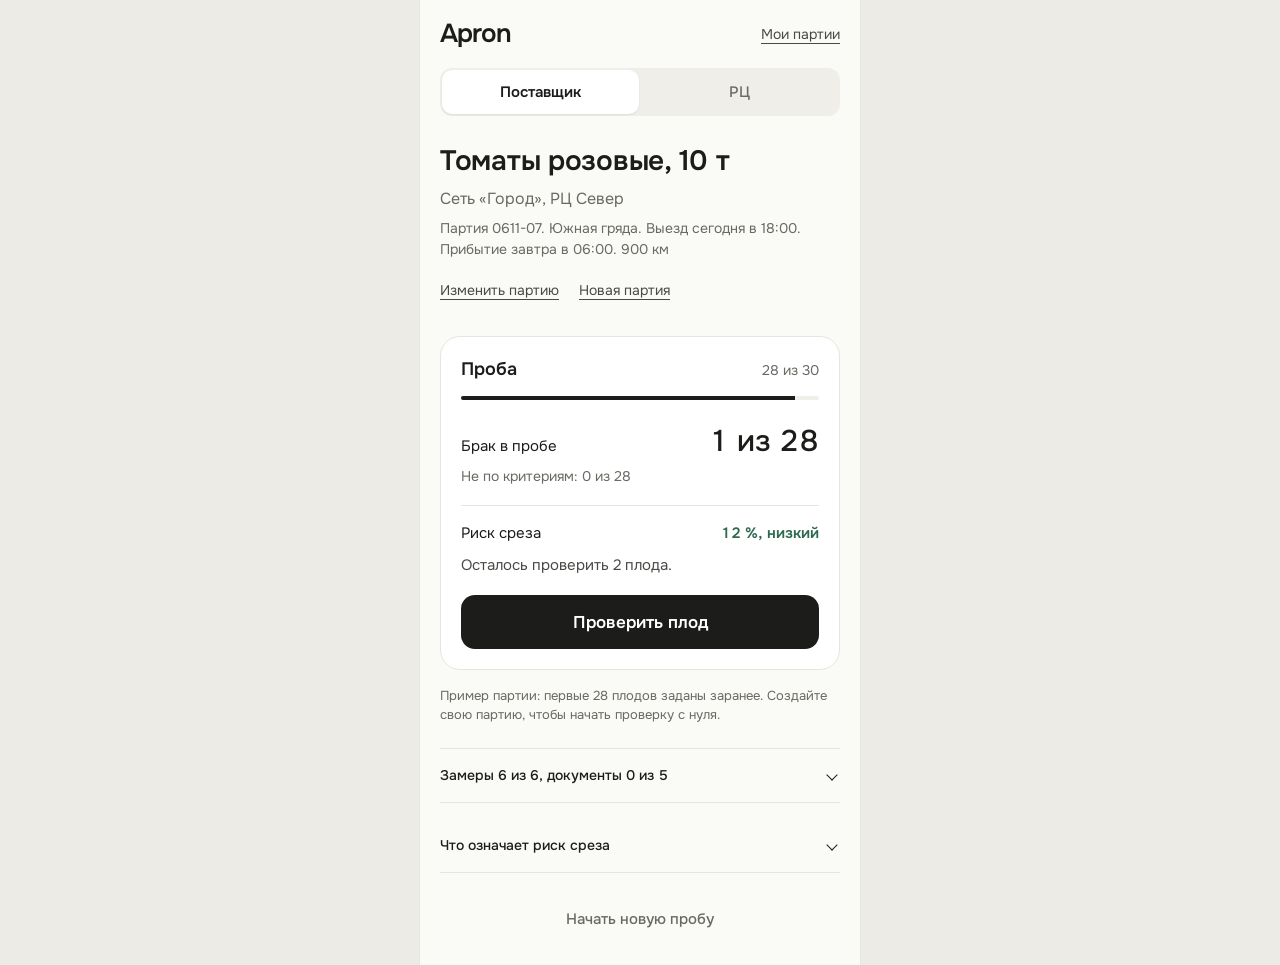
==== index.html @ 37f38753 "Apron: модель честно отвечает «не хватает данных» вместо вердикта наугад Новый вердикт insufficient " ====
<!doctype html>
<html lang="ru">
<head>
<meta charset="utf-8">
<meta name="viewport" content="width=device-width, initial-scale=1, viewport-fit=cover">
<meta name="theme-color" content="#FAFAF7">
<meta name="description" content="Apron: проверьте пробу перед отгрузкой, сохраните замеры и подготовьте отчёт для РЦ.">
<title>Apron</title>
<link rel="icon" href="data:,">
<link rel="stylesheet" href="assets/app.css?v=6">
<script defer src="assets/core.js?v=6"></script>
<script defer src="assets/documents.js?v=6"></script>
<script defer src="assets/app.js?v=6"></script>
</head>
<body>
<noscript>Для проверки пробы нужен JavaScript. Откройте ссылку в Safari или Chrome с включённым JavaScript.</noscript>
<div id="app">
  <p class="storage-warning" id="storage-warning" role="status" hidden>Не удалось сохранить пробу. Оставьте эту вкладку открытой.</p>
  <p class="browser-hint" id="browser-hint" hidden>Если камера не включается, откройте ссылку в Safari или Chrome.</p>
  <main>
    <section class="screen" id="s-supplier" aria-label="Поставщик">
      <div class="topbar"><button class="wordmark" type="button" aria-label="Apron">Apron</button><button class="text-link" type="button" data-go="batches">Мои партии</button></div>
      <nav class="seg" aria-label="Этапы проверки"><span aria-current="step">Поставщик</span><button type="button" data-go="rc">РЦ</button></nav>
      <header class="head"><h1 class="title" tabindex="-1" data-batch="title"></h1><p class="sub" data-batch="destination"></p><p class="small muted" data-batch="description"></p><div class="header-actions"><button class="text-link" type="button" id="edit-batch">Изменить партию</button><button class="text-link" type="button" id="new-batch">Новая партия</button></div></header>
      <section class="card" aria-labelledby="sample-title">
        <div class="card-head"><h2 class="h2" id="sample-title">Проба</h2><span class="small muted" id="sup-count"></span></div>
        <progress id="sup-progress" max="30" value="28" aria-label="Проверено плодов"></progress>
        <div class="sample-metric"><span id="sup-category">Брак в пробе</span><strong id="sup-number"></strong></div>
        <p class="small muted" id="sup-other"></p>
        <div class="risk-line"><span>Риск среза</span><strong id="sup-risk"></strong></div>
        <p class="recommendation" id="sup-note"></p>
        <p class="money small" id="sup-money" hidden></p>
        <button class="btn mt18" type="button" id="sup-cta">Проверить плод</button>
        <button class="btn-text" type="button" id="sup-extend" hidden>Проверить ещё плоды</button>
        <button class="btn-text" type="button" id="sup-review" hidden>Посмотреть со стороны РЦ</button>
      </section>
      <div class="decision-note" id="sup-decision" role="status" hidden></div>
      <p class="sample-origin small muted" id="sample-origin"></p>
      <details class="support-details"><summary id="support-summary">Замеры и документы</summary><button class="text-link" type="button" data-go="measurements">Заполнить или изменить</button><div id="sup-support"></div></details>
      <details class="method"><summary>Что означает риск среза</summary><div class="detail-body small" id="sup-method"></div></details>
      <button class="btn-text restart muted" type="button" data-reset>Начать новую пробу</button>
    </section>

    <section class="screen cam" id="s-camera" aria-label="Камера">
      <video id="cam-video" class="cam-bg" playsinline muted autoplay></video>
      <div class="camera-empty" id="cam-empty" hidden><svg width="48" height="48" viewBox="0 0 48 48" fill="none" stroke="currentColor" stroke-width="2" aria-hidden="true"><path d="M7 15h10l3-5h8l3 5h10v25H7z"/><circle cx="24" cy="27" r="8"/></svg><p>Снимите один плод целиком</p></div>
      <div class="frame" aria-hidden="true"><i class="tl"></i><i class="tr"></i><i class="bl"></i><i class="br"></i></div>
      <div class="cam-top"><button class="pill" type="button" data-go="supplier">Отменить</button><span class="pill" id="cam-count"></span></div>
      <div class="sheet"><h1 class="sheet-t" tabindex="-1">Снимите один плод</h1><p class="sheet-box" id="cam-box"></p><p class="sheet-p" id="cam-hint" role="status">Возьмите любой плод из выбранного ящика. В кадре должна быть видна вся его поверхность с одной стороны.</p><button class="btn" type="button" id="cam-shot">Сделать снимок</button><label class="btn-line" id="cam-system" hidden>Снять системной камерой<input class="sr-file" type="file" accept="image/*" capture="environment" id="cam-file"></label><button class="btn-text" type="button" id="cam-resume" hidden>Продолжить с сохранённым фото</button><p class="small muted" id="cam-status">Запускаем камеру</p></div>
    </section>

    <section class="screen" id="s-analysis" aria-label="Проверка фото" aria-busy="true">
      <div class="topbar"><span class="wordmark">Apron</span><button class="back" type="button" id="an-cancel">Отменить</button></div><img id="an-photo" class="res-photo" alt="Фото для проверки"><h1 class="title analysis-title" tabindex="-1">Проверяем плод</h1><p class="res-text" id="an-status" role="status">Отправляем фото</p>
    </section>

    <section class="screen" id="s-nolink" aria-label="Ручная проверка">
      <div class="topbar"><button class="back" type="button" data-go="supplier">К партии</button><span class="small muted" id="nl-count"></span></div><img id="nl-photo" class="res-photo" alt="Снимок плода"><h1 class="verdict" id="nl-title" tabindex="-1">Отметьте результат</h1><p class="res-text" id="nl-text"></p><p class="source-label" id="nl-source"></p><div class="mark-options" id="nl-marks"><button class="btn-line" type="button" data-mark="good">Годен</button><button class="btn-line" type="button" data-mark="offspec">Не по критериям</button><button class="btn-line" type="button" data-mark="defect">Брак</button></div><button class="btn-text" type="button" id="nl-retry">Переснять плод</button><div id="nl-model" class="model-details"></div>
    </section>

    <section class="screen" id="s-result" aria-label="Результат проверки">
      <div class="topbar"><button class="back" type="button" data-go="supplier">К партии</button><span class="small muted" id="res-count"></span></div><img id="res-photo" class="res-photo" alt="Проверенный плод"><h1 class="verdict" id="res-title" tabindex="-1"></h1><p class="res-text" id="res-text"></p><p class="source-label" id="res-source"></p><div id="res-model" class="model-details"></div><button class="text-link" type="button" id="res-correct">Не согласен, изменить отметку</button><div class="result-summary" id="res-summary"></div><div class="grow"></div><div class="actions"><button class="btn" type="button" id="res-next"></button><button class="btn-text" type="button" data-go="supplier">Вернуться к партии</button></div>
    </section>

    <section class="screen" id="s-rc" aria-label="Распределительный центр">
      <div class="topbar"><button class="wordmark" type="button" aria-label="Apron">Apron</button><span class="small muted" data-batch="rc"></span></div><nav class="seg" aria-label="Этапы проверки"><button type="button" data-go="supplier">Поставщик</button><span aria-current="step">РЦ</span></nav><header class="head"><h1 class="title" tabindex="-1">Проверка перед приёмкой</h1><p class="sub">Фото и замеры поставщика. Решение о поставке остаётся за вами.</p></header>
      <div class="rc-waiting" id="rc-waiting" hidden><p class="note">Сначала завершите пробу со стороны поставщика. Здесь появятся ваши фото и результаты.</p><button class="btn mt18" type="button" data-go="supplier">Продолжить проверку</button></div>
      <div id="rc-content"><section class="card"><h2 class="h2" data-batch="title"></h2><p class="small muted" data-batch="supplierArrival"></p><div id="rc-latest"></div><div class="result-summary" id="rc-summary"></div><p class="money small" id="rc-money" hidden></p><p class="small muted" style="margin-top:12px">Решение до выезда. Окончательная приёмка после осмотра на РЦ.</p><div class="actions mt18" id="rc-decisions"></div><div class="decision-note" id="rc-decision" role="status" hidden></div><button class="btn-text" type="button" data-go="passport">Открыть отчёт о пробе</button></section><section class="section"><h2 class="h2">Ход проверки</h2><ol class="event-list" id="rc-events"></ol></section></div>
      <button class="btn-text restart muted" type="button" data-go="supplier">К партии поставщика</button>
    </section>

    <section class="screen" id="s-passport" aria-label="Отчёт о пробе">
      <div class="topbar"><button class="back" type="button" data-go="rc">К РЦ</button><span class="small muted" data-batch="code"></span></div><header class="head"><h1 class="title" tabindex="-1">Отчёт о пробе</h1><p class="sub" data-batch="reportHeading"></p></header><div class="result-summary" id="report-summary"></div><p class="small muted" id="report-interval"></p><section class="section"><h2 class="h2">Как проверить на рампе</h2><p class="note" id="report-hints"></p></section><section class="section"><h2 class="h2">Ваши снимки</h2><div id="report-photos"></div><p class="small muted sample-origin" id="report-origin"></p></section><details class="support-details"><summary>Замеры, документы и упаковка</summary><div id="report-support"></div></details><details class="method"><summary>Как считали</summary><div class="detail-body small" id="report-method"></div></details><p class="small muted" id="model-card" hidden></p><button class="btn mt18" type="button" id="report-back">К решению РЦ</button>
    </section>

    <section class="screen" id="s-batches" aria-label="Мои партии">
      <div class="topbar"><span class="wordmark">Apron</span><button class="text-link" type="button" data-go="supplier">К текущей партии</button></div>
      <header class="head"><h1 class="title" tabindex="-1">Мои партии</h1><p class="sub">Начните проверку или вернитесь к сохранённой партии.</p></header>
      <button class="btn mt18" type="button" data-new>Создать партию</button>
      <div id="batch-list" class="batch-list"></div>
      <button class="btn-line mt18" type="button" id="open-example">Открыть пример с томатами</button>
      <p class="small muted sample-origin">Партии и снимки сохраняются в этом браузере на вашем устройстве.</p>
    </section>
    <section class="screen" id="s-batch-edit" aria-label="Данные партии">
      <div class="topbar"><button class="back" type="button" data-go="supplier">Отменить</button><span class="small muted">Данные партии</span></div>
      <header class="head"><h1 class="title" tabindex="-1" id="batch-form-title">Изменить партию</h1><p class="sub" id="batch-form-description">Заполните данные, по которым будете проверять и отгружать товар.</p></header>
      <form id="batch-form" class="edit-form">
        <div class="form-error" id="batch-form-error" role="alert" hidden></div>
        <fieldset><legend>Партия и получатель</legend>
          <label>Номер партии<input name="code" required maxlength="100" autocomplete="off"></label>
          <label>Продукция<input name="product" required maxlength="100" placeholder="Например, томаты розовые"></label>
          <label>Поставщик<input name="supplier" required maxlength="100" autocomplete="organization" placeholder="Название хозяйства или компании"></label>
          <label>Торговая сеть<input name="chain" required maxlength="100" placeholder="Кому отправляете"></label>
          <label>Распределительный центр<input name="rc" required maxlength="100" placeholder="Название РЦ"></label>
          <div class="form-grid"><label>Объём, т<input name="weight" type="number" inputmode="decimal" min="0.001" max="100000" step="any" required></label><label>Стоимость, ₽<input name="revenue" type="number" inputmode="decimal" min="0" max="1000000000000" step="any" placeholder="Не указана"></label></div>
        </fieldset>
        <fieldset><legend>Проба и допуски</legend>
          <label>Сколько плодов проверить<input name="sampleTotal" type="number" inputmode="numeric" min="1" max="2000" step="1" required></label>
          <p class="field-help" id="sample-size-help">Каждый снимок добавляет один плод в пробу.</p>
          <div class="form-grid"><label>Брак, допуск %<input name="defectTolerance" type="number" inputmode="decimal" min="0" max="100" step="any" required></label><label>Не по критериям, %<input name="offspecTolerance" type="number" inputmode="decimal" min="0" max="100" step="any" required></label></div>
          <p class="field-help">Укажите допуски из условий приёмки вашей сети. Начальные 10 % можно изменить.</p>
          <label>Товарный сорт<select name="grade"><option>высший</option><option selected>первый</option><option>второй</option></select></label>
          <label>Дополнительные требования сети<textarea name="rules" rows="3" maxlength="1500" placeholder="Например, требования к окраске и зрелости"></textarea></label>
          <div class="form-grid"><label>Паллет в партии<input name="pallets" type="number" inputmode="numeric" min="1" max="1000" step="1" required></label><label>Ящиков на паллете<input name="boxesPerPallet" type="number" inputmode="numeric" min="1" max="10000" step="1" required></label></div>
          <p class="field-help">Apron выбирает место отбора из этих паллет и ящиков.</p>
        </fieldset>
        <fieldset><legend>Рейс и приёмка</legend>
          <label>Когда выезжает машина<input name="departure" maxlength="100" placeholder="Например, сегодня в 18:00"></label>
          <label>Ожидаемое прибытие<input name="arrival" maxlength="100" placeholder="Например, завтра в 06:00"></label>
          <label>Расстояние, км<input name="distance" type="number" inputmode="numeric" min="0" max="100000" step="1" placeholder="Не указано"></label>
          <div class="form-grid"><label>Рампа РЦ<input name="ramp" maxlength="100" placeholder="Не назначена"></label><label>Время приёмки<input name="slotTime" maxlength="100" placeholder="Не назначено"></label></div>
        </fieldset>
        <div class="form-actions"><button class="btn" type="submit" id="batch-save">Сохранить изменения</button><button class="btn-text" type="button" data-go="supplier">Отменить</button></div>
      </form>
    </section>
    <section class="screen" id="s-measurements" aria-label="Замеры и документы">
      <div class="topbar"><button class="back" type="button" data-go="supplier">К партии</button><span class="small muted" data-batch="code"></span></div>
      <header class="head"><h1 class="title" tabindex="-1">Замеры и документы</h1><p class="sub">Запишите показания приборов. То, что ещё не измеряли, оставьте пустым.</p></header>
      <form id="measurements-form" class="edit-form">
        <div class="form-error" id="measurements-error" role="alert" hidden></div>
        <fieldset><legend>Показания приборов</legend>
          <div class="form-grid"><label>Температура, °C<input name="temperature" type="number" inputmode="decimal" min="-100" max="1000000" step="any" placeholder="Не измеряли"></label><label>Калибр, мм<input name="caliber" type="number" inputmode="decimal" min="0" max="1000000" step="any" placeholder="Не измеряли"></label><label>Масса нетто, кг<input name="mass" type="number" inputmode="decimal" min="0" max="1000000" step="any" placeholder="Не измеряли"></label><label>Твёрдость, кг/см²<input name="firmness" type="number" inputmode="decimal" min="0" max="1000000" step="any" placeholder="Не измеряли"></label><label>Сахаристость, °Bx<input name="brix" type="number" inputmode="decimal" min="0" max="1000000" step="any" placeholder="Не измеряли"></label><label>Нитраты, мг/кг<input name="nitrates" type="number" inputmode="decimal" min="0" max="1000000" step="any" placeholder="Не измеряли"></label></div>
        </fieldset>
        <fieldset><legend>Документы к партии</legend>
          <p class="field-help">Прикрепите файлы к пунктам чек-листа или отметьте наличие вручную. PDF, фото, Word, Excel, RTF и TXT, до 20 МБ на файл и до 10 файлов на пункт. Изменения сохранятся вместе с замерами.</p>
          <p class="field-help" id="documents-status" role="status"></p>
          <div id="document-editor"></div>
          <input type="file" id="document-file" multiple hidden>
          <label class="check-label"><input name="packaging" type="checkbox">Паллеты и тара проверены</label>
        </fieldset>
        <div class="form-actions"><button class="btn" type="submit" id="measurements-save">Сохранить замеры и документы</button><button class="btn-text" type="button" data-go="supplier">Отменить</button></div>
      </form>
    </section>
  </main>
</div>
<dialog id="tools" class="tools" aria-labelledby="tools-title"><div class="dialog-head"><h2 class="h2" id="tools-title">Настройки показа</h2><button class="text-link" type="button" data-close="tools">Закрыть</button></div><p class="small muted">Проверки сохраняются на этом устройстве. В «Моих партиях» можно вернуться к своей работе.</p><p class="small" id="tools-model"></p><button class="btn-line" id="test-photo" type="button">Тест без камеры</button><p class="small muted">Использует подготовленное фото. Результат отмечается вручную и помечается «тест».</p><button class="btn-line" type="button" data-reset>Сбросить пробу</button></dialog>
<dialog id="reset-dialog" class="tools" aria-labelledby="reset-title"><h2 class="h2" id="reset-title">Начать новую пробу?</h2><p class="res-text">Снимки и решение РЦ в этой пробе будут удалены. Данные партии, замеры и допуски сохранятся. Начнём проверку с первого плода.</p><div class="actions mt18"><button class="btn" id="reset-confirm" type="button">Начать новую пробу</button><button class="btn-text" type="button" data-close="reset-dialog">Продолжить текущую пробу</button></div></dialog>
<dialog id="correction-dialog" class="tools" aria-labelledby="correction-title"><h2 class="h2" id="correction-title">Изменить отметку</h2><p class="small muted">Исправление заменит прежний результат. В пробе останется один плод.</p><div class="mark-options"><button class="btn-line" type="button" data-correct="good">Годен</button><button class="btn-line" type="button" data-correct="offspec">Не по критериям</button><button class="btn-line" type="button" data-correct="defect">Брак</button></div><button class="btn-text" type="button" data-close="correction-dialog">Отменить</button></dialog>
<div class="toast" id="toast" role="status" aria-live="polite" hidden></div>
</body>
</html>
---- assets/app.css ----
@font-face {
  font-family:Onest;
  src:url('../fonts/onest-400.ttf') format('truetype');
  font-weight:400;
  font-display:swap
}

@font-face {
  font-family:Onest;
  src:url('../fonts/onest-500.ttf') format('truetype');
  font-weight:500;
  font-display:swap
}

@font-face {
  font-family:Onest;
  src:url('../fonts/onest-600.ttf') format('truetype');
  font-weight:600 900;
  font-display:swap
}

:root {
  --ground:#FAFAF7;
  --surface:#FFF;
  --line:#E7E5DF;
  --fill:#EFEEE9;
  --text:#1C1C1A;
  --soft:#4A4945;
  --muted:#6A6963;
  --good:#2D6A4F;
  --warn:#7A5300;
  --bad:#A63A2B;
  --good-bg:#EAF3EC;
  --warn-bg:#FBF1DC;
  --bad-bg:#F8E6E2
}

* {
  box-sizing:border-box
}

html {
  -webkit-text-size-adjust:100%;
  background:#ECEBE6
}

body {
  margin:0;
  font-family:Onest,system-ui,-apple-system,'Segoe UI',sans-serif;
  color:var(--text);
  -webkit-font-smoothing:antialiased;
  -webkit-tap-highlight-color:transparent
}

h1,h2,h3,p {
  margin:0
}

button {
  font:inherit;
  color:inherit;
  background:none;
  border:0;
  padding:0;
  cursor:pointer;
  text-align:inherit
}

button:disabled {
  cursor:default
}

button,a,summary,input {
  -webkit-tap-highlight-color:transparent
}

button:focus-visible,summary:focus-visible,a:focus-visible,input:focus-visible,label:focus-within {
  outline:2px solid var(--text);
  outline-offset:4px
}

h1:focus {
  outline:none
}

::selection {
  background:#DDD9CC;
  color:var(--text)
}

img {
  display:block;
  max-width:100%
}

[hidden] {
  display:none!important
}

button,.sample-metric,.risk-line,time {
  font-variant-numeric:tabular-nums
}

#app {
  width:100%;
  max-width:440px;
  min-height:100vh;
  min-height:100dvh;
  margin:0 auto;
  background:var(--ground)
}

.screen {
  display:none;
  flex-direction:column;
  min-height:100vh;
  min-height:100dvh;
  padding:calc(env(safe-area-inset-top,0px) + 12px) 20px calc(env(safe-area-inset-bottom,0px) + 24px)
}

.screen.active {
  display:flex
}

.topbar {
  display:flex;
  align-items:center;
  justify-content:space-between;
  gap:12px;
  min-height:44px
}

.wordmark {
  font-family:Coolvetica,'Coolvetica Rg',Onest,sans-serif;
  font-size:26px;
  line-height:1;
  font-weight:600;
  letter-spacing:-.04em;
  min-height:44px;
  padding:8px 0;
  user-select:none;
  -webkit-user-select:none;
  touch-action:manipulation
}

.small {
  font-size:14px;
  line-height:21px
}

.muted {
  color:var(--muted)
}

.seg {
  margin-top:12px;
  display:grid;
  grid-template-columns:1fr 1fr;
  gap:2px;
  padding:2px;
  background:var(--fill);
  border-radius:12px
}

.seg>* {
  display:flex;
  align-items:center;
  justify-content:center;
  min-height:44px;
  border-radius:10px;
  font-size:15px;
  font-weight:500;
  color:var(--muted);
  text-align:center
}

.seg [aria-current] {
  background:var(--surface);
  color:var(--text);
  font-weight:600;
  box-shadow:0 1px 2px rgba(28,28,26,.08)
}

.head {
  margin-top:28px;
  display:flex;
  flex-direction:column;
  gap:8px
}

.title {
  font-size:28px;
  line-height:35px;
  font-weight:600;
  letter-spacing:-.01em;
  text-wrap:balance
}

.sub {
  font-size:16px;
  line-height:23px;
  color:var(--muted)
}

.h2 {
  font-size:18px;
  line-height:25px;
  font-weight:600
}

.card {
  margin-top:24px;
  padding:20px;
  background:var(--surface);
  border:1px solid var(--line);
  border-radius:20px;
  display:flex;
  flex-direction:column
}

.card-head {
  display:flex;
  align-items:baseline;
  justify-content:space-between;
  gap:8px
}

.btn,.btn-line,.btn-text {
  display:flex;
  align-items:center;
  justify-content:center;
  width:100%;
  min-height:54px;
  padding:12px 16px;
  border-radius:14px;
  font-size:17px;
  line-height:23px;
  font-weight:600;
  text-align:center
}

.btn {
  background:var(--text);
  color:#FFF
}

.btn-line {
  min-height:48px;
  border:1px solid #D9D7D0;
  background:var(--surface);
  font-size:15px;
  line-height:21px;
  cursor:pointer
}

.btn-text {
  min-height:44px;
  font-size:15px;
  font-weight:500;
  padding:10px 4px
}

.btn:active,.btn-line:active,.btn-text:active {
  opacity:.78
}

.btn:disabled,.btn-line:disabled {
  background:#D9D7D0;
  color:var(--soft);
  border-color:transparent
}

.text-link {
  min-height:44px;
  text-decoration:underline;
  text-underline-offset:4px;
  font-size:14px;
  line-height:20px;
  color:var(--soft);
  align-self:flex-start
}

.mt18 {
  margin-top:18px
}

.actions {
  display:flex;
  flex-direction:column;
  gap:8px
}

.grow {
  flex:1;
  min-height:20px
}

.back {
  display:inline-flex;
  align-items:center;
  min-height:44px;
  padding:0 6px;
  font-size:15px;
  font-weight:500
}

.back:before {
  content:'';
  width:8px;
  height:8px;
  border-left:1.5px solid;
  border-bottom:1.5px solid;
  transform:rotate(45deg);
  margin-right:7px
}

progress {
  appearance:none;
  -webkit-appearance:none;
  width:100%;
  height:4px;
  border:0;
  margin:14px 0 22px;
  background:var(--fill);
  border-radius:4px;
  overflow:hidden
}

progress::-webkit-progress-bar {
  background:var(--fill)
}

progress::-webkit-progress-value {
  background:var(--text)
}

progress::-moz-progress-bar {
  background:var(--text)
}

.sample-metric {
  display:flex;
  align-items:baseline;
  justify-content:space-between;
  gap:10px;
  font-size:15px;
  line-height:22px
}

.sample-metric strong {
  font-size:30px;
  line-height:38px;
  font-weight:500;
  white-space:nowrap
}

.sample-metric+#sup-other {
  margin-top:6px
}

.risk-line {
  display:flex;
  align-items:baseline;
  justify-content:space-between;
  gap:12px;
  margin-top:18px;
  padding-top:16px;
  border-top:1px solid var(--line);
  font-size:15px;
  line-height:22px
}

.risk-line strong {
  font-weight:600;
  white-space:nowrap
}

.s-low {
  color:var(--good)
}

.s-medium {
  color:var(--warn)
}

.s-high {
  color:var(--bad)
}

.recommendation {
  font-size:15px;
  line-height:23px;
  margin-top:10px;
  color:var(--soft)
}

.money {
  margin-top:14px;
  padding-top:14px;
  border-top:1px solid var(--line);
  color:var(--soft)
}

.sample-origin {
  margin-top:16px;
  font-size:13px;
  line-height:19px
}

.support-details,.method {
  margin-top:24px;
  border-top:1px solid var(--line);
  border-bottom:1px solid var(--line)
}

summary {
  cursor:pointer;
  min-height:52px;
  padding:16px 22px 16px 0;
  position:relative;
  list-style:none;
  font-size:14px;
  line-height:21px;
  font-weight:500
}

summary::-webkit-details-marker {
  display:none
}

summary:after {
  content:'';
  position:absolute;
  right:4px;
  top:22px;
  width:7px;
  height:7px;
  border-right:1.5px solid;
  border-bottom:1.5px solid;
  transform:rotate(45deg)
}

details[open]>summary:after {
  transform:rotate(225deg);
  top:26px
}

.method {
  margin-top:16px;
  border-top:0
}

.detail-body {
  padding-bottom:18px;
  color:var(--soft)
}

.detail-body p+p {
  margin-top:10px
}

.support-group {
  padding:12px 0
}

.support-group h3 {
  font-size:15px;
  line-height:22px;
  font-weight:600;
  margin-bottom:6px
}

.row {
  display:flex;
  justify-content:space-between;
  align-items:flex-start;
  gap:12px;
  padding:12px 0;
  border-top:1px solid var(--line)
}

.row-l {
  display:flex;
  flex-direction:column;
  min-width:0;
  gap:2px
}

.row-t {
  font-size:15px;
  line-height:22px
}

.row-s {
  font-size:12px;
  line-height:18px;
  color:var(--muted)
}

.row-v {
  flex:none;
  font-size:14px;
  line-height:22px;
  font-weight:500;
  text-align:right;
  max-width:48%
}

.restart {
  margin-top:24px
}

.decision-note {
  margin-top:18px;
  padding:16px;
  border-radius:14px;
  background:var(--fill);
  font-size:15px;
  line-height:23px
}

.decision-note p+p {
  margin-top:8px
}

.section {
  margin-top:30px
}

.note {
  font-size:15px;
  line-height:23px;
  color:var(--soft);
  margin-top:12px
}

.res-photo {
  margin-top:12px;
  width:100%;
  aspect-ratio:1.4;
  object-fit:cover;
  border-radius:20px;
  background:var(--fill)
}

.verdict {
  margin-top:24px;
  font-size:31px;
  line-height:39px;
  font-weight:600;
  letter-spacing:-.01em;
  overflow-wrap:anywhere
}

.res-text {
  margin-top:8px;
  font-size:16px;
  line-height:24px;
  color:var(--soft)
}

.source-label {
  font-size:13px;
  line-height:20px;
  color:var(--muted);
  margin-top:12px
}

.mark-options {
  display:flex;
  flex-direction:column;
  gap:8px;
  margin-top:22px
}

.model-details:empty {
  display:none
}

.model-details {
  margin-top:20px
}

.check-row {
  display:flex;
  flex-direction:column;
  gap:3px;
  padding:12px 0;
  border-top:1px solid var(--line);
  font-size:14px;
  line-height:21px
}

.check-row strong {
  font-weight:500
}

.check-row p {
  color:var(--soft)
}

.model-note {
  font-size:14px;
  line-height:21px;
  color:var(--soft);
  margin-top:12px
}

.result-summary {
  margin-top:22px;
  padding-top:16px;
  border-top:1px solid var(--line)
}

.result-summary .risk-line {
  margin-top:12px;
  padding-top:12px
}

.result-summary>p {
  margin-top:8px
}

.analysis-title {
  margin-top:28px
}

.cam {
  position:relative;
  padding:0;
  background:#E9E8E4;
  min-height:max(780px,100dvh);
  overflow:hidden
}

.cam-bg {
  position:absolute;
  inset:0;
  width:100%;
  height:100%;
  object-fit:cover;
  background:#E9E8E4
}

.frame {
  position:absolute;
  left:50%;
  top:30%;
  width:min(76vw,320px);
  aspect-ratio:1;
  transform:translate(-50%,-50%);
  pointer-events:none
}

.frame i {
  position:absolute;
  width:28px;
  height:28px;
  border:2px solid rgba(28,28,26,.7)
}

.frame .tl {
  left:0;
  top:0;
  border-right:0;
  border-bottom:0;
  border-radius:12px 0 0
}

.frame .tr {
  right:0;
  top:0;
  border-left:0;
  border-bottom:0;
  border-radius:0 12px 0 0
}

.frame .bl {
  left:0;
  bottom:0;
  border-right:0;
  border-top:0;
  border-radius:0 0 0 12px
}

.frame .br {
  right:0;
  bottom:0;
  border-left:0;
  border-top:0;
  border-radius:0 0 12px
}

.cam-top {
  position:absolute;
  left:16px;
  right:16px;
  top:calc(env(safe-area-inset-top,0px) + 12px);
  z-index:2;
  display:flex;
  justify-content:space-between;
  align-items:center;
  gap:8px
}

.pill {
  display:inline-flex;
  align-items:center;
  min-height:44px;
  padding:8px 14px;
  border-radius:22px;
  background:rgba(255,255,255,.95);
  font-size:14px;
  line-height:20px;
  font-weight:500
}

.sheet {
  position:absolute;
  left:0;
  right:0;
  bottom:0;
  z-index:2;
  padding:22px 20px calc(env(safe-area-inset-bottom,0px) + 20px);
  background:var(--surface);
  border-radius:24px 24px 0 0;
  display:flex;
  flex-direction:column;
  gap:10px
}

.sheet-t {
  font-size:22px;
  line-height:29px;
  font-weight:600
}

.sheet-box {
  font-size:15px;
  line-height:22px;
  font-weight:500
}

.sheet-p {
  font-size:14px;
  line-height:21px;
  color:var(--soft)
}

.camera-empty {
  position:absolute;
  inset:0 0 45%;
  display:flex;
  align-items:center;
  justify-content:center;
  flex-direction:column;
  gap:14px;
  color:var(--muted);
  font-size:14px
}

.sr-file {
  position:absolute;
  width:1px;
  height:1px;
  opacity:0;
  overflow:hidden
}

.latest-photo {
  margin-top:18px
}

.latest-photo img {
  width:100%;
  aspect-ratio:1.25;
  object-fit:cover;
  border-radius:14px;
  background:var(--fill)
}

.latest-photo p {
  margin-top:8px;
  font-size:14px;
  line-height:21px
}

.latest-photo strong {
  font-weight:500
}

.event-list {
  list-style:none;
  padding:0;
  margin:12px 0 0
}

.event-list li {
  display:flex;
  gap:12px;
  padding:12px 0;
  border-top:1px solid var(--line);
  font-size:14px;
  line-height:21px
}

.event-list time {
  color:var(--muted);
  flex:none
}

.fruit-item {
  display:grid;
  grid-template-columns:88px minmax(0,1fr);
  gap:14px;
  padding:16px 0;
  border-top:1px solid var(--line)
}

.fruit-item:first-child {
  margin-top:14px
}

.fruit-item img,.photo-missing {
  width:88px;
  height:88px;
  object-fit:cover;
  border-radius:12px;
  background:var(--fill)
}

.photo-missing {
  font-size:12px;
  line-height:18px;
  padding:10px;
  display:flex;
  align-items:center;
  color:var(--muted)
}

.fruit-item h3 {
  font-size:15px;
  line-height:22px;
  font-weight:500
}

.fruit-item p {
  font-size:13px;
  line-height:20px;
  margin-top:3px;
  color:var(--muted)
}

.tools {
  width:calc(100% - 32px);
  max-width:400px;
  max-height:85dvh;
  overflow:auto;
  padding:22px;
  border:1px solid var(--line);
  border-radius:20px;
  background:var(--ground);
  color:var(--text);
  box-shadow:0 12px 45px rgba(28,28,26,.16)
}

.tools::backdrop {
  background:rgba(28,28,26,.3)
}

.tools>p,.tools>.btn-line {
  margin-top:14px
}

.dialog-head {
  display:flex;
  align-items:center;
  justify-content:space-between;
  gap:10px
}

.toast {
  position:fixed;
  left:50%;
  bottom:calc(env(safe-area-inset-bottom,0px) + 20px);
  transform:translateX(-50%);
  max-width:min(400px,calc(100% - 32px));
  width:max-content;
  padding:12px 16px;
  border-radius:14px;
  background:var(--text);
  color:#FFF;
  font-size:14px;
  line-height:21px;
  z-index:20;
  box-shadow:0 8px 24px rgba(0,0,0,.18)
}

.storage-warning,.browser-hint {
  font-size:13px;
  line-height:20px;
  padding:12px 20px;
  background:var(--warn-bg);
  color:var(--warn)
}

.browser-hint {
  background:var(--fill);
  color:var(--soft)
}

.selftest {
  padding:20px;
  margin:0 auto;
  max-width:440px;
  background:var(--surface);
  white-space:pre-wrap;
  font:14px/22px Onest,sans-serif
}

.offline-note {
  padding:10px 20px;
  background:var(--fill);
  font-size:13px;
  line-height:20px;
  color:var(--soft)
}

@media(hover:hover) {
  .btn:hover {
    background:#363631
  }
  .btn-line:hover,.btn-text:hover {
    background:var(--fill)
  }
  .text-link:hover {
    color:var(--text)
  }
}

@media(max-width:360px) {
  .screen {
    padding-left:16px;
    padding-right:16px
  }
  .card {
    padding:16px
  }
  .title {
    font-size:25px;
    line-height:32px
  }
  .sample-metric strong {
    font-size:27px
  }
  .small {
    font-size:13px
  }
  .sheet {
    padding-left:16px;
    padding-right:16px
  }
  .sample-metric {
    font-size:14px
  }
  .risk-line {
    font-size:14px
  }
}

@media(min-width:600px) {
  #app {
    box-shadow:0 0 0 1px var(--line)
  }
}

@media(prefers-reduced-motion:no-preference) {
  .latest-photo img {
    animation:photo-in .2s ease-out
  }
  @keyframes photo-in {
    from {
      opacity:.7
    }
    to {
      opacity:1
    }
  }
}

@media print {
  body {
    background:white
  }
  #app {
    max-width:none
  }
  .screen:not(.active),.topbar,.seg,.btn,.btn-text,.text-link,.toast,.restart {
    display:none!important
  }
  .screen {
    min-height:0
  }
  .fruit-item {
    break-inside:avoid
  }
}

.toast {
  pointer-events:none
}

.decision-note:focus {
  outline:none
}

/* Editing uses the same quiet surfaces as the checking flow. */
.header-actions {
  display: flex;
  flex-wrap: wrap;
  gap: 4px 20px;
}
.edit-form {
  margin-top: 28px;
}
.edit-form fieldset {
  min-width: 0;
  border: 0;
  padding: 0;
  margin: 0 0 30px;
}
.edit-form legend {
  width: 100%;
  padding: 0 0 14px;
  font-size: 18px;
  line-height: 25px;
  font-weight: 600;
}
.edit-form label {
  display: flex;
  flex-direction: column;
  gap: 7px;
  font-size: 14px;
  line-height: 21px;
  margin-bottom: 16px;
  min-width: 0;
}
.edit-form input:not([type="checkbox"]), .edit-form select, .edit-form textarea {
  appearance: none;
  -webkit-appearance: none;
  display: block;
  width: 100%;
  min-width: 0;
  min-height: 48px;
  padding: 12px;
  border: 1px solid #CCC9C0;
  border-radius: 10px;
  background: var(--surface);
  font: inherit;
  font-size: 16px;
  line-height: 23px;
  color: var(--text);
  caret-color: var(--text);
}
.edit-form select {
  appearance: auto;
  -webkit-appearance: auto;
}
.edit-form textarea {
  resize: vertical;
}
.edit-form input::placeholder, .edit-form textarea::placeholder {
  color: var(--muted);
  opacity: 1;
}
.form-grid {
  display: grid;
  grid-template-columns: repeat(2, minmax(0, 1fr));
  column-gap: 12px;
}
.field-help {
  color: var(--muted);
  font-size: 13px;
  line-height: 20px;
  margin-bottom: 18px;
}
.edit-form .check-label {
  flex-direction: row;
  align-items: center;
  gap: 12px;
  min-height: 48px;
  padding: 12px 0;
  margin: 0;
  border-top: 1px solid var(--line);
  font-size: 15px;
  cursor: pointer;
}
.check-label input {
  width: 20px;
  height: 20px;
  flex: none;
  margin: 0;
  accent-color: var(--text);
}
.form-actions {
  margin-top: 12px;
}
.form-error {
  padding: 14px;
  margin-bottom: 20px;
  border-radius: 10px;
  color: var(--bad);
  background: var(--bad-bg);
  font-size: 14px;
  line-height: 21px;
}
.batch-list {
  margin-top: 28px;
}
.batch-item {
  display: flex;
  flex-direction: column;
  gap: 6px;
  width: 100%;
  padding: 20px 0;
  border-top: 1px solid var(--line);
  text-align: left;
  overflow-wrap: anywhere;
}
.batch-item strong {
  font-size: 18px;
  line-height: 25px;
  font-weight: 500;
}
.empty-state {
  padding: 24px 0;
  font-size: 16px;
  line-height: 24px;
  color: var(--soft);
}
.s-empty, .s-review {
  color: var(--muted);
}
@media (max-width: 350px) {
  .form-grid {
    grid-template-columns: minmax(0, 1fr);
  }
}
.title, .sub, .head > p, .sheet-box {
  overflow-wrap: anywhere;
}
.row-v, .decision-note, .event-list li span {
  overflow-wrap: anywhere;
}
.event-list li span {
  min-width: 0;
}

.document-item {
  padding: 12px 0;
  border-top: 1px solid var(--line);
}
.document-item .check-label {
  border-top: 0;
  padding: 4px 0;
}
.document-hint {
  font-size: 13px;
  line-height: 20px;
  color: var(--muted);
  margin: 3px 0 6px 32px;
}
.document-files {
  list-style: none;
  padding: 0;
  margin: 0;
}
.document-file {
  padding: 10px 0;
}
.document-file + .document-file {
  border-top: 1px solid var(--line);
}
.document-filename {
  font-size: 14px;
  line-height: 21px;
  overflow-wrap: anywhere;
}
.document-file-actions {
  display: flex;
  flex-wrap: wrap;
  gap: 0 16px;
  margin-top: 2px;
}
.document-file-actions .text-link {
  display: inline-flex;
  align-items: center;
  font-size: 13px;
  text-align: left;
}
.text-link:disabled {
  color: var(--muted);
  opacity: .65;
  cursor: default;
}

.print-sheet {
  max-width:560px;
  margin:0 auto;
  padding:24px 16px 48px
}

.print-note {
  margin:0 0 16px;
  color:var(--soft)
}

.print-action {
  margin:0 0 24px
}

.print-card {
  display:flex;
  flex-direction:column;
  gap:6mm;
  width:100%;
  aspect-ratio:148/210;
  margin:0 0 24px;
  padding:10mm;
  background:var(--surface);
  border:1px solid var(--line)
}

.print-label {
  margin:0;
  font-size:30px;
  line-height:1.15;
  font-weight:600;
  letter-spacing:-.02em;
  color:var(--text)
}

.print-label-small {
  font-size:18px
}

.print-field {
  flex:1;
  border:1px solid var(--line);
  background:var(--surface)
}

.print-foot {
  margin:0;
  font-size:13px;
  color:var(--muted)
}

@media print {
  @page {
    size:A5 portrait;
    margin:0
  }
  .print-sheet {
    max-width:none;
    padding:0
  }
  .print-note {
    display:none!important
  }
  .print-card {
    width:148mm;
    height:210mm;
    aspect-ratio:auto;
    margin:0;
    border:0;
    break-after:page
  }
  .print-label {
    font-size:34pt
  }
  .print-label-small {
    font-size:20pt
  }
}
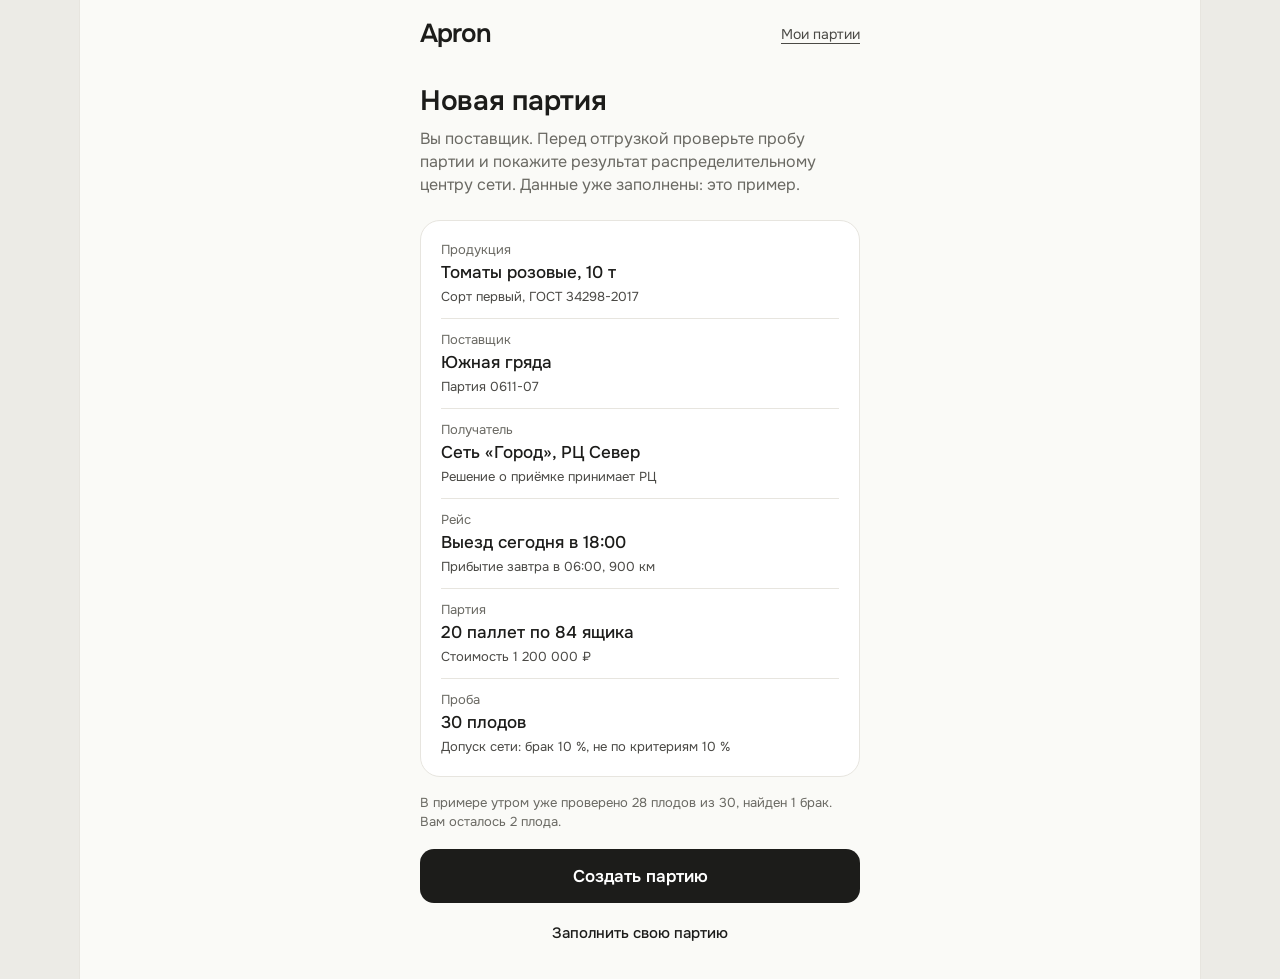
==== commit 16e34338: "Apron: новая партия, место отбора, чек-лист по требованиям сети и паспорт партии Первый экран «Новая" ====
--- a/index.html
+++ b/index.html
@@ -7,10 +7,13 @@
 <meta name="description" content="Apron: проверьте пробу перед отгрузкой, сохраните замеры и подготовьте отчёт для РЦ.">
 <title>Apron</title>
 <link rel="icon" href="data:,">
-<link rel="stylesheet" href="assets/app.css?v=6">
-<script defer src="assets/core.js?v=6"></script>
-<script defer src="assets/documents.js?v=6"></script>
-<script defer src="assets/app.js?v=6"></script>
+<link rel="stylesheet" href="assets/app.css?v=13">
+<script defer src="assets/core.js?v=13"></script>
+<script defer src="assets/room.js?v=13"></script>
+<script defer src="assets/qr.js?v=13"></script>
+<script defer src="assets/checks.js?v=13"></script>
+<script defer src="assets/documents.js?v=13"></script>
+<script defer src="assets/app.js?v=13"></script>
 </head>
 <body>
 <noscript>Для проверки пробы нужен JavaScript. Откройте ссылку в Safari или Chrome с включённым JavaScript.</noscript>
@@ -18,27 +21,69 @@
   <p class="storage-warning" id="storage-warning" role="status" hidden>Не удалось сохранить пробу. Оставьте эту вкладку открытой.</p>
   <p class="browser-hint" id="browser-hint" hidden>Если камера не включается, откройте ссылку в Safari или Chrome.</p>
   <main>
+    <section class="screen" id="s-start" aria-label="Новая партия">
+      <div class="topbar"><button class="wordmark" type="button" aria-label="Apron">Apron</button><button class="text-link" type="button" data-go="batches">Мои партии</button></div>
+      <header class="head"><h1 class="title" tabindex="-1">Новая партия</h1><p class="sub">Вы поставщик. Перед отгрузкой проверьте пробу партии и покажите результат распределительному центру сети. Данные уже заполнены: это пример.</p></header>
+      <section class="card start-card" aria-label="Данные партии"><div id="start-fields"></div></section>
+      <p class="small muted sample-origin" id="start-note"></p>
+      <div class="actions mt18"><button class="btn" type="button" id="start-create">Создать партию</button><button class="btn-text" type="button" id="start-own">Заполнить свою партию</button></div>
+    </section>
+
+    <section class="screen" id="s-pick" aria-label="Место отбора">
+      <div class="topbar"><button class="back" type="button" data-go="supplier">К партии</button><span class="small muted" id="pick-count"></span></div>
+      <header class="head"><h1 class="title" tabindex="-1">Место отбора</h1><p class="sub" id="pick-sub"></p></header>
+      <div class="pick-grid" id="pick-grid"></div>
+      <p class="pick-box" id="pick-box" role="status"></p>
+      <p class="note" id="pick-why">Плод выбираете не вы. Apron называет ящик случайно, поэтому проба показывает всю партию, а не лучшие плоды.</p>
+      <div class="grow"></div>
+      <div class="actions"><button class="btn" type="button" id="pick-go">Снять плод из этого ящика</button><button class="btn-text" type="button" data-go="supplier">Вернуться к партии</button></div>
+    </section>
+
     <section class="screen" id="s-supplier" aria-label="Поставщик">
-      <div class="topbar"><button class="wordmark" type="button" aria-label="Apron">Apron</button><button class="text-link" type="button" data-go="batches">Мои партии</button></div>
+      <div class="sup-main">
+      <div class="topbar"><button class="wordmark" type="button" aria-label="Apron">Apron</button><button class="menu-button" type="button" id="menu-open" aria-label="Меню партии" aria-haspopup="dialog"><svg width="22" height="22" viewBox="0 0 22 22" fill="none" stroke="currentColor" stroke-width="2" stroke-linecap="round" aria-hidden="true"><path d="M3 6h16M3 11h16M3 16h16"/></svg></button></div>
       <nav class="seg" aria-label="Этапы проверки"><span aria-current="step">Поставщик</span><button type="button" data-go="rc">РЦ</button></nav>
-      <header class="head"><h1 class="title" tabindex="-1" data-batch="title"></h1><p class="sub" data-batch="destination"></p><p class="small muted" data-batch="description"></p><div class="header-actions"><button class="text-link" type="button" id="edit-batch">Изменить партию</button><button class="text-link" type="button" id="new-batch">Новая партия</button></div></header>
-      <section class="card" aria-labelledby="sample-title">
-        <div class="card-head"><h2 class="h2" id="sample-title">Проба</h2><span class="small muted" id="sup-count"></span></div>
-        <progress id="sup-progress" max="30" value="28" aria-label="Проверено плодов"></progress>
-        <div class="sample-metric"><span id="sup-category">Брак в пробе</span><strong id="sup-number"></strong></div>
-        <p class="small muted" id="sup-other"></p>
-        <div class="risk-line"><span>Риск среза</span><strong id="sup-risk"></strong></div>
-        <p class="recommendation" id="sup-note"></p>
-        <p class="money small" id="sup-money" hidden></p>
-        <button class="btn mt18" type="button" id="sup-cta">Проверить плод</button>
-        <button class="btn-text" type="button" id="sup-extend" hidden>Проверить ещё плоды</button>
-        <button class="btn-text" type="button" id="sup-review" hidden>Посмотреть со стороны РЦ</button>
-      </section>
+      <header class="head"><h1 class="title" tabindex="-1" data-batch="title"></h1><p class="sub" data-batch="destination"></p><p class="small muted" data-batch="description"></p></header>
+      <div class="cl-head"><h2 class="h2">Подготовка к отгрузке</h2><span class="small muted" id="check-count"></span></div>
+      <progress id="check-progress" max="7" value="0" aria-label="Готовность партии"></progress>
+      <p class="small muted cl-req" id="check-req"></p>
+      <ol class="cl-list" id="checklist">
+        <li id="check-sections-anchor" hidden></li>
+        <li class="cl-photo">
+          <div class="cl-row"><span class="cl-mark" id="photo-mark" aria-hidden="true"></span><span class="cl-text"><span class="cl-title">Проба по фото</span><span class="cl-sum" id="photo-sum"></span></span></div>
+          <section class="card" aria-labelledby="sample-title">
+            <div class="card-head"><h2 class="h2" id="sample-title">Проба</h2><span class="small muted" id="sup-count"></span></div>
+            <progress id="sup-progress" max="30" value="28" aria-label="Проверено плодов"></progress>
+            <div class="sample-metric"><span id="sup-category">Брак в пробе</span><strong id="sup-number"></strong></div>
+            <p class="small muted" id="sup-other"></p>
+            <div class="risk-line"><span>Риск среза</span><strong id="sup-risk"></strong></div>
+            <p class="recommendation" id="sup-note"></p>
+            <p class="money small" id="sup-money" hidden></p>
+            <button class="btn mt18" type="button" id="sup-cta">Проверить плод</button>
+            <button class="btn-text" type="button" id="sup-extend" hidden>Проверить ещё плоды</button>
+            <button class="btn-text" type="button" id="sup-review" hidden>Посмотреть со стороны РЦ</button>
+          </section>
+        </li>
+        <li class="cl-rc"><div class="cl-row"><span class="cl-mark" id="rc-mark" aria-hidden="true"></span><span class="cl-text"><span class="cl-title">Решение РЦ</span><span class="cl-sum" id="rc-sum"></span></span></div></li>
+      </ol>
       <div class="decision-note" id="sup-decision" role="status" hidden></div>
       <p class="sample-origin small muted" id="sample-origin"></p>
-      <details class="support-details"><summary id="support-summary">Замеры и документы</summary><button class="text-link" type="button" data-go="measurements">Заполнить или изменить</button><div id="sup-support"></div></details>
       <details class="method"><summary>Что означает риск среза</summary><div class="detail-body small" id="sup-method"></div></details>
-      <button class="btn-text restart muted" type="button" data-reset>Начать новую пробу</button>
+      </div>
+      <aside class="sup-detail" id="sup-detail" aria-label="Раздел подготовки" hidden></aside>
+    </section>
+
+    <section class="screen" id="s-section" aria-label="Раздел подготовки">
+      <div class="topbar"><button class="back" type="button" data-go="supplier">К партии</button><span class="small muted" data-batch="code"></span></div>
+      <div id="section-body"></div>
+      <div class="grow"></div>
+      <button class="btn mt18" type="button" data-go="supplier">Вернуться к чек-листу</button>
+    </section>
+
+    <section class="screen" id="s-pass" aria-label="Паспорт партии">
+      <div class="topbar pass-actions"><button class="back" type="button" id="pass-back">Назад</button><button class="text-link" type="button" id="pass-print">Скачать PDF</button></div>
+      <article class="pass-doc" id="pass-doc"></article>
+      <div class="actions mt18 pass-actions"><button class="btn" type="button" id="pass-print-2">Скачать PDF</button><p class="small muted">PDF сохраняется через печать: выберите «Сохранить как PDF». На iPhone: «Поделиться», затем «Напечатать» и «Сохранить в Файлы».</p></div>
     </section>
 
     <section class="screen cam" id="s-camera" aria-label="Камера">
@@ -62,14 +107,14 @@
     </section>
 
     <section class="screen" id="s-rc" aria-label="Распределительный центр">
-      <div class="topbar"><button class="wordmark" type="button" aria-label="Apron">Apron</button><span class="small muted" data-batch="rc"></span></div><nav class="seg" aria-label="Этапы проверки"><button type="button" data-go="supplier">Поставщик</button><span aria-current="step">РЦ</span></nav><header class="head"><h1 class="title" tabindex="-1">Проверка перед приёмкой</h1><p class="sub">Фото и замеры поставщика. Решение о поставке остаётся за вами.</p></header>
+      <div class="topbar"><button class="wordmark" type="button" aria-label="Apron">Apron</button><span class="small muted" data-batch="rc"></span></div><nav class="seg" aria-label="Этапы проверки"><button type="button" data-go="supplier">Поставщик</button><span aria-current="step">РЦ</span></nav><header class="head"><h1 class="title" tabindex="-1">Проверка перед приёмкой</h1><p class="sub">Фото и замеры поставщика. Решение о поставке остаётся за вами.</p><p class="small muted sync-line" data-sync hidden></p></header>
       <div class="rc-waiting" id="rc-waiting" hidden><p class="note">Сначала завершите пробу со стороны поставщика. Здесь появятся ваши фото и результаты.</p><button class="btn mt18" type="button" data-go="supplier">Продолжить проверку</button></div>
-      <div id="rc-content"><section class="card"><h2 class="h2" data-batch="title"></h2><p class="small muted" data-batch="supplierArrival"></p><div id="rc-latest"></div><div class="result-summary" id="rc-summary"></div><p class="money small" id="rc-money" hidden></p><p class="small muted" style="margin-top:12px">Решение до выезда. Окончательная приёмка после осмотра на РЦ.</p><div class="actions mt18" id="rc-decisions"></div><div class="decision-note" id="rc-decision" role="status" hidden></div><button class="btn-text" type="button" data-go="passport">Открыть отчёт о пробе</button></section><section class="section"><h2 class="h2">Ход проверки</h2><ol class="event-list" id="rc-events"></ol></section></div>
+      <div id="rc-content"><section class="card"><h2 class="h2" data-batch="title"></h2><p class="small muted" data-batch="supplierArrival"></p><div id="rc-latest"></div><div class="result-summary" id="rc-summary"></div><p class="money small" id="rc-money" hidden></p><p class="small muted" style="margin-top:12px">Решение до выезда. Окончательная приёмка после осмотра на РЦ.</p><div class="actions mt18" id="rc-decisions"></div><div class="decision-note" id="rc-decision" role="status" hidden></div><button class="btn-text" type="button" data-go="pass">Паспорт партии, PDF</button><button class="btn-text" type="button" data-go="passport">Открыть отчёт о пробе</button></section><section class="section"><h2 class="h2">Ход проверки</h2><ol class="event-list" id="rc-events"></ol></section></div>
       <button class="btn-text restart muted" type="button" data-go="supplier">К партии поставщика</button>
     </section>
 
     <section class="screen" id="s-passport" aria-label="Отчёт о пробе">
-      <div class="topbar"><button class="back" type="button" data-go="rc">К РЦ</button><span class="small muted" data-batch="code"></span></div><header class="head"><h1 class="title" tabindex="-1">Отчёт о пробе</h1><p class="sub" data-batch="reportHeading"></p></header><div class="result-summary" id="report-summary"></div><p class="small muted" id="report-interval"></p><section class="section"><h2 class="h2">Как проверить на рампе</h2><p class="note" id="report-hints"></p></section><section class="section"><h2 class="h2">Ваши снимки</h2><div id="report-photos"></div><p class="small muted sample-origin" id="report-origin"></p></section><details class="support-details"><summary>Замеры, документы и упаковка</summary><div id="report-support"></div></details><details class="method"><summary>Как считали</summary><div class="detail-body small" id="report-method"></div></details><p class="small muted" id="model-card" hidden></p><button class="btn mt18" type="button" id="report-back">К решению РЦ</button>
+      <div class="topbar"><button class="back" type="button" data-go="rc">К РЦ</button><span class="small muted" data-batch="code"></span></div><header class="head"><h1 class="title" tabindex="-1">Отчёт о пробе</h1><p class="sub" data-batch="reportHeading"></p></header><div class="result-summary" id="report-summary"></div><p class="small muted" id="report-interval"></p><section class="section"><h2 class="h2">Как проверить на рампе</h2><p class="note" id="report-hints"></p></section><section class="section"><h2 class="h2">Ваши снимки</h2><div id="report-photos"></div><p class="small muted sample-origin" id="report-origin"></p></section><details class="support-details"><summary>Замеры, документы и упаковка</summary><div id="report-support"></div></details><details class="method"><summary>Как считали</summary><div class="detail-body small" id="report-method"></div></details><p class="small muted" id="model-card" hidden></p><button class="btn-line mt18" type="button" data-go="pass">Паспорт партии, PDF</button><button class="btn mt18" type="button" id="report-back">К решению РЦ</button>
     </section>
 
     <section class="screen" id="s-batches" aria-label="Мои партии">
@@ -130,10 +175,24 @@
         <div class="form-actions"><button class="btn" type="submit" id="measurements-save">Сохранить замеры и документы</button><button class="btn-text" type="button" data-go="supplier">Отменить</button></div>
       </form>
     </section>
+    <section class="screen hall" id="s-hall" aria-label="Экран зала">
+      <div class="hall-start" id="hall-start"><button class="wordmark hall-wordmark" type="button" aria-label="Apron">Apron</button><h1 class="hall-lead" id="hall-lead" tabindex="-1"></h1><div class="hall-qr" id="hall-qr"></div><p class="hall-qr-caption" id="hall-qr-caption"></p></div>
+      <div class="hall-live" id="hall-live" hidden>
+        <header class="hall-top"><button class="wordmark" type="button" aria-label="Apron">Apron</button><p class="hall-batch" id="hall-batch"></p></header>
+        <div class="hall-grid">
+          <section class="hall-col hall-fruit" aria-label="Последний плод"><div class="hall-photo" id="hall-photo"></div><p class="hall-verdict" id="hall-verdict" aria-live="polite"></p><p class="hall-explain" id="hall-explain"></p><p class="hall-place" id="hall-place"></p></section>
+          <section class="hall-col hall-sample" id="hall-sample" aria-label="Проба"><p class="hall-kicker" id="hall-category">Брак в пробе</p><p class="hall-number" id="hall-number"></p><p class="hall-other" id="hall-other"></p><p class="hall-risk" id="hall-risk"></p><p class="hall-rec" id="hall-rec"></p><p class="hall-money money" id="hall-money" hidden></p></section>
+          <section class="hall-col hall-rc" aria-label="Решение РЦ"><p class="hall-kicker" id="hall-rc-title"></p><p class="hall-decision" id="hall-decision" aria-live="polite"></p><ol class="hall-events event-list" id="hall-events"></ol></section>
+        </div>
+        <p class="hall-final" id="hall-final" hidden></p>
+      </div>
+      <p class="hall-sync" data-sync hidden></p>
+    </section>
   </main>
 </div>
-<dialog id="tools" class="tools" aria-labelledby="tools-title"><div class="dialog-head"><h2 class="h2" id="tools-title">Настройки показа</h2><button class="text-link" type="button" data-close="tools">Закрыть</button></div><p class="small muted">Проверки сохраняются на этом устройстве. В «Моих партиях» можно вернуться к своей работе.</p><p class="small" id="tools-model"></p><button class="btn-line" id="test-photo" type="button">Тест без камеры</button><p class="small muted">Использует подготовленное фото. Результат отмечается вручную и помечается «тест».</p><button class="btn-line" type="button" data-reset>Сбросить пробу</button></dialog>
-<dialog id="reset-dialog" class="tools" aria-labelledby="reset-title"><h2 class="h2" id="reset-title">Начать новую пробу?</h2><p class="res-text">Снимки и решение РЦ в этой пробе будут удалены. Данные партии, замеры и допуски сохранятся. Начнём проверку с первого плода.</p><div class="actions mt18"><button class="btn" id="reset-confirm" type="button">Начать новую пробу</button><button class="btn-text" type="button" data-close="reset-dialog">Продолжить текущую пробу</button></div></dialog>
+<dialog id="menu" class="tools" aria-labelledby="menu-title"><div class="dialog-head"><h2 class="h2" id="menu-title">Партия</h2><button class="text-link" type="button" data-close="menu">Закрыть</button></div><nav class="menu-list" aria-label="Меню партии"><button class="menu-item" type="button" data-go="pass">Паспорт партии, PDF</button><button class="menu-item" type="button" data-go="passport">Отчёт о пробе</button><button class="menu-item menu-rc" type="button" data-go="rc">Посмотреть со стороны РЦ</button><button class="menu-item menu-edit" type="button" id="edit-batch">Изменить партию</button><button class="menu-item menu-edit" type="button" data-go="measurements">Свои замеры и документы</button><button class="menu-item menu-edit" type="button" id="new-batch">Новая партия</button><button class="menu-item menu-edit" type="button" data-go="batches">Мои партии</button><button class="menu-item menu-edit" type="button" data-reset>Начать новую пробу</button></nav></dialog>
+<dialog id="tools" class="tools" aria-labelledby="tools-title"><div class="dialog-head"><h2 class="h2" id="tools-title">Настройки показа</h2><button class="text-link" type="button" data-close="tools">Закрыть</button></div><p class="small muted">Проверки сохраняются на этом устройстве. В «Моих партиях» можно вернуться к своей работе.</p><div id="tools-room" hidden></div><p class="small" id="tools-model"></p><button class="btn-line" id="test-photo" type="button">Тест без камеры</button><p class="small muted" id="test-photo-note">Использует подготовленное фото. Результат отмечается вручную и помечается «тест».</p><button class="btn-line" type="button" data-reset>Сбросить пробу</button></dialog>
+<dialog id="reset-dialog" class="tools" aria-labelledby="reset-title"><h2 class="h2" id="reset-title">Начать новую пробу?</h2><p class="res-text" id="reset-text">Снимки и решение РЦ в этой пробе будут удалены. Данные партии, замеры и допуски сохранятся. Начнём проверку с первого плода.</p><div class="actions mt18"><button class="btn" id="reset-confirm" type="button">Начать новую пробу</button><button class="btn-text" type="button" data-close="reset-dialog">Продолжить текущую пробу</button></div></dialog>
 <dialog id="correction-dialog" class="tools" aria-labelledby="correction-title"><h2 class="h2" id="correction-title">Изменить отметку</h2><p class="small muted">Исправление заменит прежний результат. В пробе останется один плод.</p><div class="mark-options"><button class="btn-line" type="button" data-correct="good">Годен</button><button class="btn-line" type="button" data-correct="offspec">Не по критериям</button><button class="btn-line" type="button" data-correct="defect">Брак</button></div><button class="btn-text" type="button" data-close="correction-dialog">Отменить</button></dialog>
 <div class="toast" id="toast" role="status" aria-live="polite" hidden></div>
 </body>
--- a/assets/app.css
+++ b/assets/app.css
@@ -1257,10 +1257,6 @@
 }
 
 @media print {
-  @page {
-    size:A5 portrait;
-    margin:0
-  }
   .print-sheet {
     max-width:none;
     padding:0
@@ -1283,3 +1279,170 @@
     font-size:20pt
   }
 }
+
+/* Shared room: connection line and role links */
+.sync-line { margin-top: 2px; }
+.room-link { overflow-wrap: anywhere; }
+#tools-room > * + * { margin-top: 8px; }
+#tools-room .btn-line { margin-top: 14px; }
+.latest-photo .photo-missing { width: 100%; height: auto; aspect-ratio: 1.25; display: flex; align-items: center; justify-content: center; border-radius: 14px; background: var(--fill); color: var(--muted); font-size: 14px; }
+
+/* Hall screen on the projector, 16:9, read from about 10 metres. Sizes follow the screen width (1920 px base). */
+.role-hall #app { max-width: none; }
+.role-hall, .role-hall #app { background: var(--ground); }
+.hall { position: relative; padding: clamp(16px, 2vw, 48px) clamp(16px, 2.4vw, 56px); }
+.hall-start { flex: 1; display: flex; flex-direction: column; align-items: center; justify-content: center; gap: clamp(14px, 1.8vw, 40px); text-align: center; }
+.hall-wordmark { font-size: clamp(36px, 4.2vw, 96px); min-height: 0; padding: 0; }
+.hall-lead { font-size: clamp(24px, 3vw, 68px); line-height: 1.2; font-weight: 600; max-width: 70vw; text-wrap: balance; }
+.hall-qr { width: min(36vh, 26vw, 520px); min-width: 180px; padding: clamp(8px, .8vw, 18px); background: #FFF; border: 1px solid var(--line); border-radius: clamp(12px, 1.2vw, 24px); }
+.hall-qr svg { display: block; width: 100%; height: auto; }
+.hall-qr-caption { font-size: clamp(18px, 2vw, 46px); line-height: 1.25; color: var(--soft); }
+.hall-live { flex: 1; display: flex; flex-direction: column; min-height: 0; }
+.hall-top { display: flex; align-items: baseline; justify-content: space-between; gap: 2vw; }
+.hall-top .wordmark { font-size: clamp(24px, 2.2vw, 52px); min-height: 0; padding: 0; }
+.hall-batch { font-size: clamp(14px, 1.35vw, 32px); line-height: 1.3; color: var(--muted); text-align: right; }
+.hall-grid { flex: 1; display: grid; grid-template-columns: minmax(0, 1.15fr) minmax(0, 1fr) minmax(0, .95fr); gap: clamp(12px, 1.6vw, 40px); margin-top: clamp(12px, 1.4vw, 32px); }
+.hall-col { min-width: 0; display: flex; flex-direction: column; padding: clamp(14px, 1.6vw, 38px); background: var(--surface); border: 1px solid var(--line); border-radius: clamp(14px, 1.4vw, 32px); }
+.hall-photo { width: 100%; max-width: 29.2vw; max-height: 52vh; aspect-ratio: 1; align-self: center; display: flex; align-items: center; justify-content: center; overflow: hidden; border-radius: clamp(10px, 1vw, 24px); background: var(--fill); }
+.hall-photo img, .hall-photo .photo-missing { width: 100%; height: 100%; object-fit: cover; border-radius: 0; animation: hall-in .2s ease-out; }
+.hall-photo .photo-missing { display: flex; align-items: center; justify-content: center; color: var(--muted); font-size: clamp(16px, 1.6vw, 38px); }
+.hall-wait { padding: 2vw; text-align: center; color: var(--muted); font-size: clamp(18px, 1.9vw, 44px); line-height: 1.25; animation: hall-in .2s ease-out; }
+@keyframes hall-in { from { opacity: 0; } to { opacity: 1; } }
+.hall-verdict { margin-top: clamp(10px, 1.1vw, 26px); font-size: clamp(20px, 2vw, 48px); line-height: 1.2; font-weight: 600; font-variant-numeric: tabular-nums; }
+.hall-explain { margin-top: clamp(6px, .6vw, 14px); font-size: clamp(15px, 1.35vw, 32px); line-height: 1.35; color: var(--soft); }
+.hall-place { margin-top: clamp(6px, .6vw, 14px); font-size: clamp(14px, 1.2vw, 28px); color: var(--muted); }
+.hall-kicker { font-size: clamp(16px, 1.5vw, 36px); line-height: 1.25; font-weight: 600; }
+.hall-number { margin-top: clamp(8px, 1vw, 24px); font-size: clamp(56px, 7.3vw, 176px); line-height: 1; font-weight: 500; letter-spacing: -.02em; white-space: nowrap; font-variant-numeric: tabular-nums; }
+.hall-other { margin-top: clamp(6px, .6vw, 14px); font-size: clamp(14px, 1.2vw, 28px); color: var(--soft); font-variant-numeric: tabular-nums; }
+.hall-risk { margin-top: clamp(14px, 1.6vw, 38px); font-size: clamp(22px, 2.4vw, 58px); line-height: 1.15; font-weight: 600; font-variant-numeric: tabular-nums; }
+.hall-rec { margin-top: clamp(8px, 1vw, 24px); font-size: clamp(15px, 1.45vw, 34px); line-height: 1.35; }
+.hall-money { margin-top: auto; padding-top: clamp(8px, 1vw, 24px); font-size: clamp(13px, 1.15vw, 28px); line-height: 1.4; border-top-color: rgba(28, 28, 26, .12); }
+.hall-sample.level-low { background: var(--good-bg); border-color: transparent; }
+.hall-sample.level-medium { background: var(--warn-bg); border-color: transparent; }
+.hall-sample.level-high { background: var(--bad-bg); border-color: transparent; }
+.hall-decision { margin-top: clamp(8px, 1vw, 24px); font-size: clamp(24px, 2.6vw, 62px); line-height: 1.15; font-weight: 600; }
+.hall-events { margin-top: clamp(12px, 1.4vw, 32px); }
+.hall-events li { gap: clamp(8px, 1vw, 24px); padding: clamp(8px, .7vw, 16px) 0; font-size: clamp(13px, 1.1vw, 26px); line-height: 1.35; }
+.hall-final { margin-top: clamp(12px, 1.4vw, 32px); padding: clamp(12px, 1.2vw, 28px) clamp(16px, 1.6vw, 38px); border-radius: clamp(12px, 1.2vw, 28px); background: var(--text); color: #FFF; font-size: clamp(20px, 2.2vw, 52px); line-height: 1.2; font-weight: 600; text-align: center; }
+.hall-sync { position: absolute; right: clamp(12px, 1.2vw, 28px); bottom: clamp(6px, .8vw, 18px); font-size: clamp(11px, .9vw, 20px); color: var(--muted); }
+@media (max-width: 900px), (orientation: portrait) {
+  .hall-grid { grid-template-columns: minmax(0, 1fr); }
+  .hall-photo { max-width: none; }
+  .hall-sync { position: static; margin-top: 12px; }
+}
+.hall-sync.s-high, .sync-line.s-high { color: var(--bad); }
+
+/* New batch intro and the place of sampling */
+.start-field { display: flex; flex-direction: column; gap: 2px; padding: 12px 0; border-top: 1px solid var(--line); }
+.start-field:first-child { border-top: 0; padding-top: 0; }
+.start-field:last-child { padding-bottom: 0; }
+.start-label { font-size: 13px; line-height: 18px; color: var(--muted); }
+.start-value { font-size: 17px; line-height: 24px; font-weight: 500; overflow-wrap: anywhere; }
+.start-hint { font-size: 13px; line-height: 19px; color: var(--soft); }
+.pick-grid { display: grid; grid-template-columns: repeat(3, minmax(0, 1fr)); gap: 10px; margin-top: 24px; }
+.pick-grid.pallets { grid-template-columns: repeat(auto-fill, minmax(46px, 1fr)); gap: 6px; }
+.pick-tile { min-height: 84px; padding: 10px 6px; display: flex; flex-direction: column; align-items: center; justify-content: center; gap: 2px; border: 1px solid var(--line); border-radius: 14px; background: var(--fill); color: var(--muted); font-size: 14px; line-height: 20px; text-align: center; font-variant-numeric: tabular-nums; }
+.pallets .pick-tile { min-height: 46px; padding: 4px; border-radius: 10px; font-size: 13px; }
+.pick-tile.chosen { background: var(--surface); color: var(--text); border: 2px solid var(--text); font-weight: 600; }
+.pick-box { margin-top: 22px; font-size: 26px; line-height: 33px; font-weight: 600; }
+
+/* Preparation checklist on the supplier screen */
+.menu-button { display: inline-flex; align-items: center; justify-content: center; width: 44px; height: 44px; margin-right: -10px; border-radius: 12px; color: var(--text); }
+.menu-list { display: flex; flex-direction: column; margin-top: 10px; }
+.menu-item { min-height: 48px; padding: 12px 2px; border-top: 1px solid var(--line); font-size: 16px; line-height: 23px; }
+.menu-item:first-child { border-top: 0; }
+.cl-head { display: flex; align-items: baseline; justify-content: space-between; gap: 12px; margin-top: 28px; }
+#check-progress { margin-top: 10px; }
+.cl-list { list-style: none; margin: 12px -10px 0; padding: 0; display: flex; flex-direction: column; gap: 2px; }
+.cl-row { display: grid; grid-template-columns: 26px minmax(0, 1fr) auto; gap: 12px; align-items: start; width: 100%; padding: 12px 10px; border-radius: 14px; text-align: left; }
+.cl-link:active { background: var(--fill); }
+@media (hover: hover) { .cl-link:hover { background: var(--fill); } }
+.cl-mark { width: 22px; height: 22px; margin-top: 1px; border: 2px solid #CFCCC3; border-radius: 50%; display: flex; align-items: center; justify-content: center; }
+.cl-mark.done { background: var(--good); border-color: var(--good); }
+.cl-mark.done::after { content: ''; width: 5px; height: 10px; margin-top: -2px; border: solid #FFF; border-width: 0 2px 2px 0; transform: rotate(45deg); }
+.cl-text { display: flex; flex-direction: column; gap: 2px; min-width: 0; }
+.cl-title { font-size: 16px; line-height: 23px; font-weight: 500; }
+.cl-sum { font-size: 14px; line-height: 20px; color: var(--muted); overflow-wrap: anywhere; }
+.cl-chev { color: var(--muted); padding-top: 3px; }
+.cl-photo .card { margin: 0 10px 12px; }
+.cl-photo .cl-row, .cl-rc .cl-row { grid-template-columns: 26px minmax(0, 1fr); }
+
+/* Section with readings: screen on the phone, side panel on a laptop, block in the report */
+.section-head .sub { margin-top: 6px; }
+.example-note { margin-top: 16px; padding: 10px 12px; border-radius: 12px; background: var(--fill); font-size: 13px; line-height: 19px; color: var(--soft); }
+.measure { padding: 16px 0; border-top: 1px solid var(--line); }
+.example-note + .measure, .section-head + .measure { border-top: 0; }
+.measure-head { display: flex; align-items: baseline; justify-content: space-between; gap: 12px; }
+.measure-name { font-size: 15px; line-height: 22px; font-weight: 500; }
+.measure-value { font-size: 19px; line-height: 25px; font-weight: 600; text-align: right; font-variant-numeric: tabular-nums; }
+.measure-detail { margin-top: 4px; font-size: 14px; line-height: 21px; color: var(--soft); }
+.measure-meta { display: grid; grid-template-columns: auto minmax(0, 1fr); gap: 4px 12px; margin: 10px 0 0; padding: 10px 12px; border-radius: 12px; background: var(--fill); font-size: 13px; line-height: 19px; }
+.measure-meta dt { color: var(--muted); }
+.measure-meta dd { margin: 0; overflow-wrap: anywhere; }
+.section-head.report h3 { font-size: 16px; line-height: 23px; font-weight: 600; }
+.report-section { border-top: 1px solid var(--line); }
+.report-section > summary { padding: 12px 0; font-size: 15px; line-height: 22px; cursor: pointer; }
+.report-section-body { padding-bottom: 12px; }
+.report-section-body .section-head { display: none; }
+
+/* Laptop: the checklist on the left, the opened section on the right */
+@media (min-width: 960px) {
+  body:not(.role-hall) #app { max-width: 1120px; }
+  body:not(.role-hall) .screen { max-width: 480px; margin: 0 auto; width: 100%; }
+  body:not(.role-hall) #s-supplier.active { display: grid; grid-template-columns: minmax(0, 440px) minmax(0, 1fr); column-gap: 40px; align-items: start; max-width: none; }
+  .sup-detail { position: sticky; top: 24px; max-height: calc(100vh - 48px); overflow: auto; margin-top: 56px; padding: 4px 28px 24px; background: var(--surface); border: 1px solid var(--line); border-radius: 20px; }
+  .sup-detail .section-head { margin-top: 20px; }
+  .cl-link[aria-current="true"] { background: var(--fill); }
+}
+
+/* Chain requirements inside sections */
+.cl-req { margin-top: 8px; }
+.measure-req { margin-top: 8px; font-size: 14px; line-height: 21px; }
+.measure-list { margin: 8px 0 0; padding-left: 18px; font-size: 14px; line-height: 21px; color: var(--soft); }
+.measure-list li + li { margin-top: 4px; }
+
+/* Batch passport: a document for the supplier and the RC, saved as PDF through printing */
+.pass-doc { margin-top: 8px; color: var(--text); }
+.pass-head { padding-bottom: 16px; border-bottom: 2px solid var(--text); }
+.pass-brand { font-family: Coolvetica, 'Coolvetica Rg', Onest, sans-serif; font-size: 20px; font-weight: 600; letter-spacing: -.04em; }
+.pass-title { margin-top: 10px; font-size: 26px; line-height: 32px; font-weight: 600; }
+.pass-sub { margin-top: 6px; font-size: 15px; line-height: 22px; color: var(--soft); }
+.pass-status { margin-top: 10px; font-size: 14px; line-height: 21px; font-weight: 500; }
+.pass-note { margin-top: 8px; padding: 8px 10px; border-radius: 10px; background: var(--fill); font-size: 13px; line-height: 19px; color: var(--soft); }
+.pass-section { margin-top: 22px; }
+.pass-h { font-size: 17px; line-height: 24px; font-weight: 600; padding-bottom: 6px; border-bottom: 1px solid var(--line); }
+.pass-p { margin-top: 8px; font-size: 14px; line-height: 21px; }
+.pass-list { margin: 8px 0 0; padding-left: 20px; font-size: 14px; line-height: 21px; }
+.pass-list li + li { margin-top: 5px; }
+.pass-grid { display: grid; grid-template-columns: auto minmax(0, 1fr); gap: 6px 14px; margin: 10px 0 0; font-size: 14px; line-height: 20px; }
+.pass-grid dt { color: var(--muted); }
+.pass-grid dd { margin: 0; }
+.pass-table-wrap { margin-top: 10px; overflow-x: auto; }
+.pass-table { width: 100%; min-width: 560px; border-collapse: collapse; font-size: 12.5px; line-height: 18px; }
+.pass-table th { text-align: left; font-weight: 600; color: var(--muted); padding: 6px 8px; border-bottom: 1px solid var(--line); }
+.pass-table td { vertical-align: top; padding: 7px 8px; border-bottom: 1px solid var(--line); }
+.pass-table tr { break-inside: avoid; }
+.pass-fruits { display: grid; grid-template-columns: repeat(auto-fill, minmax(150px, 1fr)); gap: 10px; margin-top: 10px; }
+.pass-fruit { margin: 0; break-inside: avoid; }
+.pass-fruit img, .pass-fruit .photo-missing { width: 100%; height: auto; aspect-ratio: 4 / 3; object-fit: cover; border-radius: 8px; background: var(--fill); display: flex; align-items: center; justify-content: center; font-size: 12px; color: var(--muted); }
+.pass-fruit figcaption { display: flex; flex-direction: column; margin-top: 4px; font-size: 12px; line-height: 17px; }
+.pass-fruit figcaption span { color: var(--muted); }
+.pass-signs { display: grid; grid-template-columns: repeat(3, minmax(0, 1fr)); gap: 16px; margin-top: 28px; }
+.pass-sign { display: flex; flex-direction: column; gap: 6px; }
+.pass-sign-line { display: block; height: 1px; background: var(--text); }
+.pass-foot { margin-top: 22px; font-size: 12px; line-height: 18px; color: var(--muted); }
+@media (min-width: 960px) { body:not(.role-hall) #s-pass { max-width: 860px; } }
+@media (max-width: 520px) { .pass-signs { grid-template-columns: minmax(0, 1fr); } }
+
+@page { size: A4 portrait; margin: 12mm 12mm 14mm; }
+@media print {
+  html, body, #app { background: #FFF !important; box-shadow: none !important; }
+  body.printing-pass #app { max-width: none; }
+  body.printing-pass .screen:not(#s-pass), body.printing-pass .storage-warning, body.printing-pass .browser-hint, body.printing-pass .pass-actions { display: none !important; }
+  body.printing-pass #s-pass { display: block !important; max-width: none; padding: 0; min-height: 0; }
+  .pass-table-wrap { overflow: visible; }
+  .pass-table { min-width: 0; font-size: 10.5px; line-height: 14px; }
+  .pass-h { break-after: avoid; }
+  .pass-section { break-inside: auto; }
+  .pass-fruits { grid-template-columns: repeat(5, minmax(0, 1fr)); }
+}
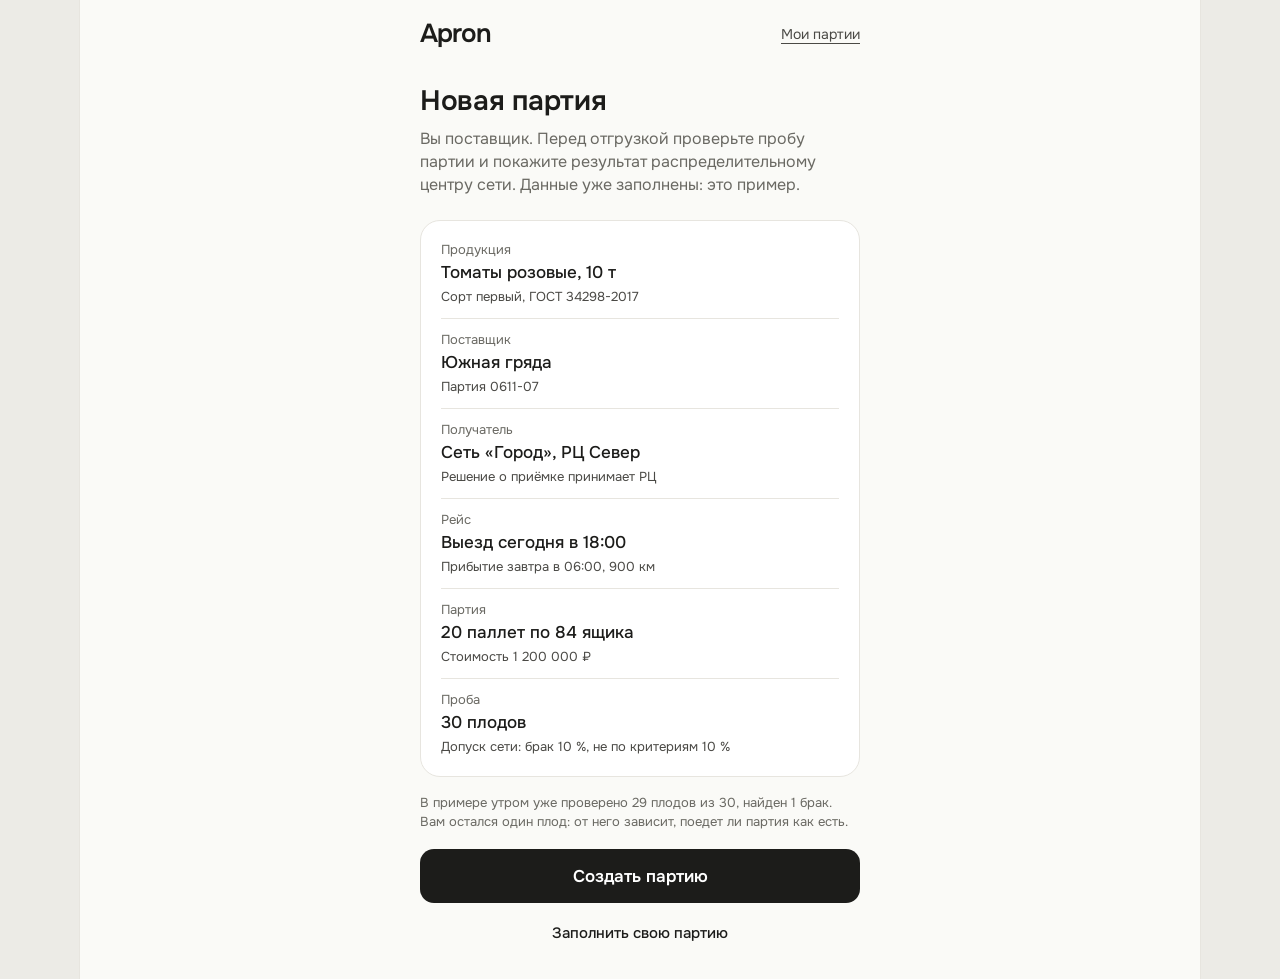
==== commit 4a0479fe: "Apron: в примере 29 из 30, судье остаётся один снимок Годный плод даёт 1 из 30, риск 10 % и «Ждём ма" ====
--- a/index.html
+++ b/index.html
@@ -7,13 +7,13 @@
 <meta name="description" content="Apron: проверьте пробу перед отгрузкой, сохраните замеры и подготовьте отчёт для РЦ.">
 <title>Apron</title>
 <link rel="icon" href="data:,">
-<link rel="stylesheet" href="assets/app.css?v=13">
-<script defer src="assets/core.js?v=13"></script>
-<script defer src="assets/room.js?v=13"></script>
-<script defer src="assets/qr.js?v=13"></script>
-<script defer src="assets/checks.js?v=13"></script>
-<script defer src="assets/documents.js?v=13"></script>
-<script defer src="assets/app.js?v=13"></script>
+<link rel="stylesheet" href="assets/app.css?v=14">
+<script defer src="assets/core.js?v=14"></script>
+<script defer src="assets/room.js?v=14"></script>
+<script defer src="assets/qr.js?v=14"></script>
+<script defer src="assets/checks.js?v=14"></script>
+<script defer src="assets/documents.js?v=14"></script>
+<script defer src="assets/app.js?v=14"></script>
 </head>
 <body>
 <noscript>Для проверки пробы нужен JavaScript. Откройте ссылку в Safari или Chrome с включённым JavaScript.</noscript>
@@ -53,7 +53,7 @@
           <div class="cl-row"><span class="cl-mark" id="photo-mark" aria-hidden="true"></span><span class="cl-text"><span class="cl-title">Проба по фото</span><span class="cl-sum" id="photo-sum"></span></span></div>
           <section class="card" aria-labelledby="sample-title">
             <div class="card-head"><h2 class="h2" id="sample-title">Проба</h2><span class="small muted" id="sup-count"></span></div>
-            <progress id="sup-progress" max="30" value="28" aria-label="Проверено плодов"></progress>
+            <progress id="sup-progress" max="30" value="29" aria-label="Проверено плодов"></progress>
             <div class="sample-metric"><span id="sup-category">Брак в пробе</span><strong id="sup-number"></strong></div>
             <p class="small muted" id="sup-other"></p>
             <div class="risk-line"><span>Риск среза</span><strong id="sup-risk"></strong></div>
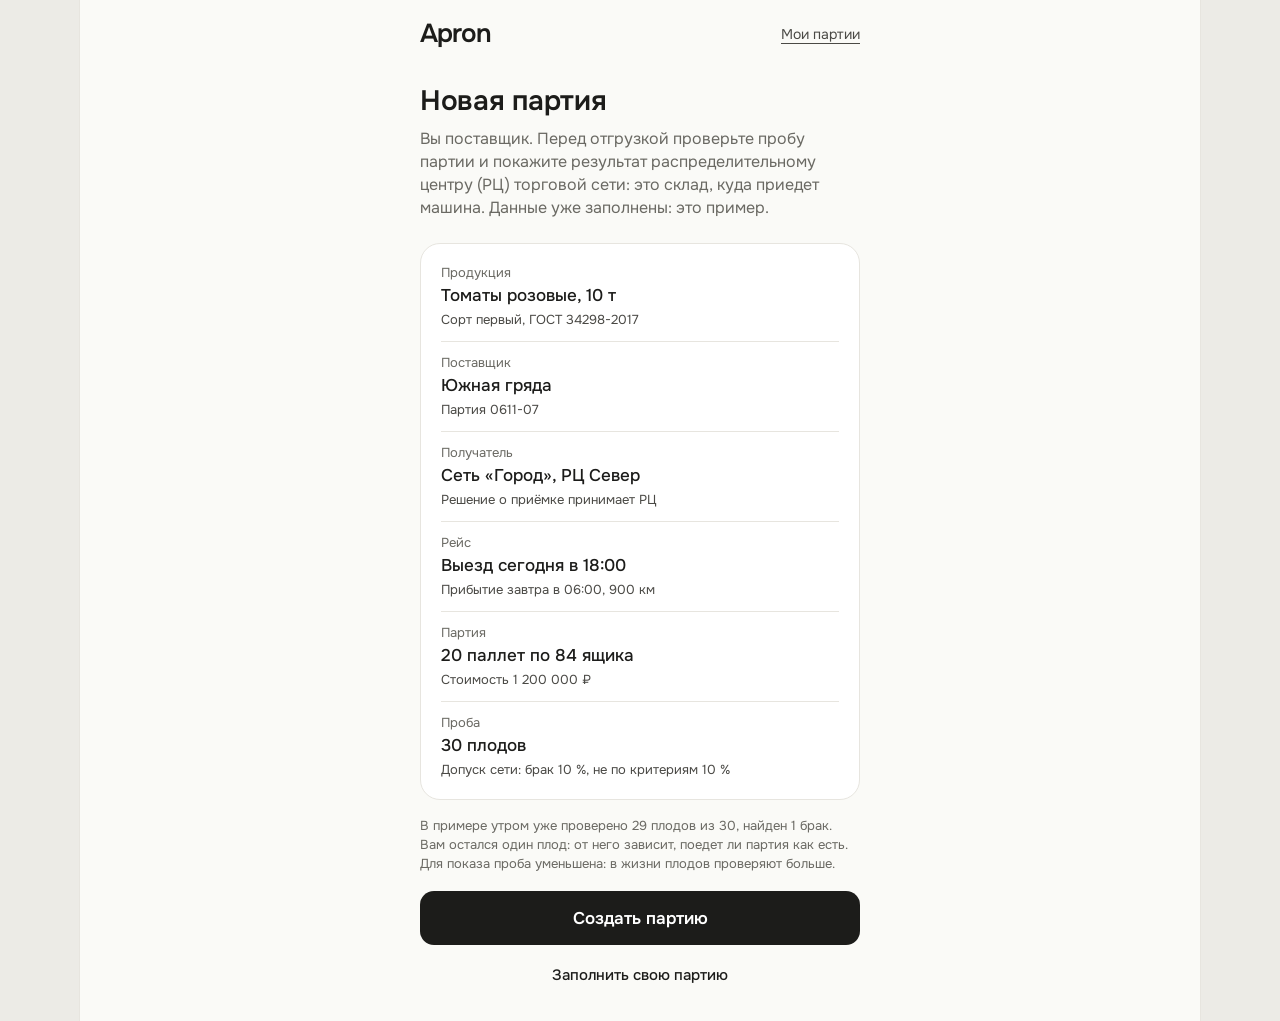
==== commit bd52a522: "Apron: термины простыми словами, пометка об уменьшенной пробе, ручные отметки отдельной строкой Под " ====
--- a/index.html
+++ b/index.html
@@ -7,13 +7,13 @@
 <meta name="description" content="Apron: проверьте пробу перед отгрузкой, сохраните замеры и подготовьте отчёт для РЦ.">
 <title>Apron</title>
 <link rel="icon" href="data:,">
-<link rel="stylesheet" href="assets/app.css?v=14">
-<script defer src="assets/core.js?v=14"></script>
-<script defer src="assets/room.js?v=14"></script>
-<script defer src="assets/qr.js?v=14"></script>
-<script defer src="assets/checks.js?v=14"></script>
-<script defer src="assets/documents.js?v=14"></script>
-<script defer src="assets/app.js?v=14"></script>
+<link rel="stylesheet" href="assets/app.css?v=15">
+<script defer src="assets/core.js?v=15"></script>
+<script defer src="assets/room.js?v=15"></script>
+<script defer src="assets/qr.js?v=15"></script>
+<script defer src="assets/checks.js?v=15"></script>
+<script defer src="assets/documents.js?v=15"></script>
+<script defer src="assets/app.js?v=15"></script>
 </head>
 <body>
 <noscript>Для проверки пробы нужен JavaScript. Откройте ссылку в Safari или Chrome с включённым JavaScript.</noscript>
@@ -23,7 +23,7 @@
   <main>
     <section class="screen" id="s-start" aria-label="Новая партия">
       <div class="topbar"><button class="wordmark" type="button" aria-label="Apron">Apron</button><button class="text-link" type="button" data-go="batches">Мои партии</button></div>
-      <header class="head"><h1 class="title" tabindex="-1">Новая партия</h1><p class="sub">Вы поставщик. Перед отгрузкой проверьте пробу партии и покажите результат распределительному центру сети. Данные уже заполнены: это пример.</p></header>
+      <header class="head"><h1 class="title" tabindex="-1">Новая партия</h1><p class="sub">Вы поставщик. Перед отгрузкой проверьте пробу партии и покажите результат распределительному центру (РЦ) торговой сети: это склад, куда приедет машина. Данные уже заполнены: это пример.</p></header>
       <section class="card start-card" aria-label="Данные партии"><div id="start-fields"></div></section>
       <p class="small muted sample-origin" id="start-note"></p>
       <div class="actions mt18"><button class="btn" type="button" id="start-create">Создать партию</button><button class="btn-text" type="button" id="start-own">Заполнить свою партию</button></div>
@@ -50,13 +50,16 @@
       <ol class="cl-list" id="checklist">
         <li id="check-sections-anchor" hidden></li>
         <li class="cl-photo">
-          <div class="cl-row"><span class="cl-mark" id="photo-mark" aria-hidden="true"></span><span class="cl-text"><span class="cl-title">Проба по фото</span><span class="cl-sum" id="photo-sum"></span></span></div>
+          <div class="cl-row"><span class="cl-mark" id="photo-mark" aria-hidden="true"></span><span class="cl-text"><span class="cl-title">Проба по фото</span><span class="cl-plain">Вы снимаете плод, Apron оценивает его по фото</span><span class="cl-sum" id="photo-sum"></span></span></div>
           <section class="card" aria-labelledby="sample-title">
             <div class="card-head"><h2 class="h2" id="sample-title">Проба</h2><span class="small muted" id="sup-count"></span></div>
             <progress id="sup-progress" max="30" value="29" aria-label="Проверено плодов"></progress>
+            <p class="small muted sample-note" id="sup-sample-note" hidden></p>
             <div class="sample-metric"><span id="sup-category">Брак в пробе</span><strong id="sup-number"></strong></div>
             <p class="small muted" id="sup-other"></p>
+            <p class="small unverified" id="sup-unverified" hidden></p>
             <div class="risk-line"><span>Риск среза</span><strong id="sup-risk"></strong></div>
+            <p class="small muted risk-explain">Срез - когда сеть снижает оплату за брак сверх допуска. Риск показывает, насколько это вероятно по вашей пробе.</p>
             <p class="recommendation" id="sup-note"></p>
             <p class="money small" id="sup-money" hidden></p>
             <button class="btn mt18" type="button" id="sup-cta">Проверить плод</button>
@@ -64,7 +67,7 @@
             <button class="btn-text" type="button" id="sup-review" hidden>Посмотреть со стороны РЦ</button>
           </section>
         </li>
-        <li class="cl-rc"><div class="cl-row"><span class="cl-mark" id="rc-mark" aria-hidden="true"></span><span class="cl-text"><span class="cl-title">Решение РЦ</span><span class="cl-sum" id="rc-sum"></span></span></div></li>
+        <li class="cl-rc"><div class="cl-row"><span class="cl-mark" id="rc-mark" aria-hidden="true"></span><span class="cl-text"><span class="cl-title">Решение РЦ</span><span class="cl-plain">Склад сети решает, ждать ли машину и что проверить первым</span><span class="cl-sum" id="rc-sum"></span></span></div></li>
       </ol>
       <div class="decision-note" id="sup-decision" role="status" hidden></div>
       <p class="sample-origin small muted" id="sample-origin"></p>
--- a/assets/app.css
+++ b/assets/app.css
@@ -1446,3 +1446,10 @@
   .pass-section { break-inside: auto; }
   .pass-fruits { grid-template-columns: repeat(5, minmax(0, 1fr)); }
 }
+
+/* Plain-language lines for viewers who have never shipped vegetables */
+.cl-plain { font-size: 13px; line-height: 18px; color: var(--muted); }
+.cl-plain + .cl-sum { margin-top: 2px; color: var(--soft); }
+.sample-note { margin-top: 8px; }
+.risk-explain { margin-top: 6px; }
+.unverified { margin-top: 8px; padding: 8px 10px; border-radius: 10px; background: var(--warn-bg); color: var(--warn); font-size: 13px; line-height: 19px; }
